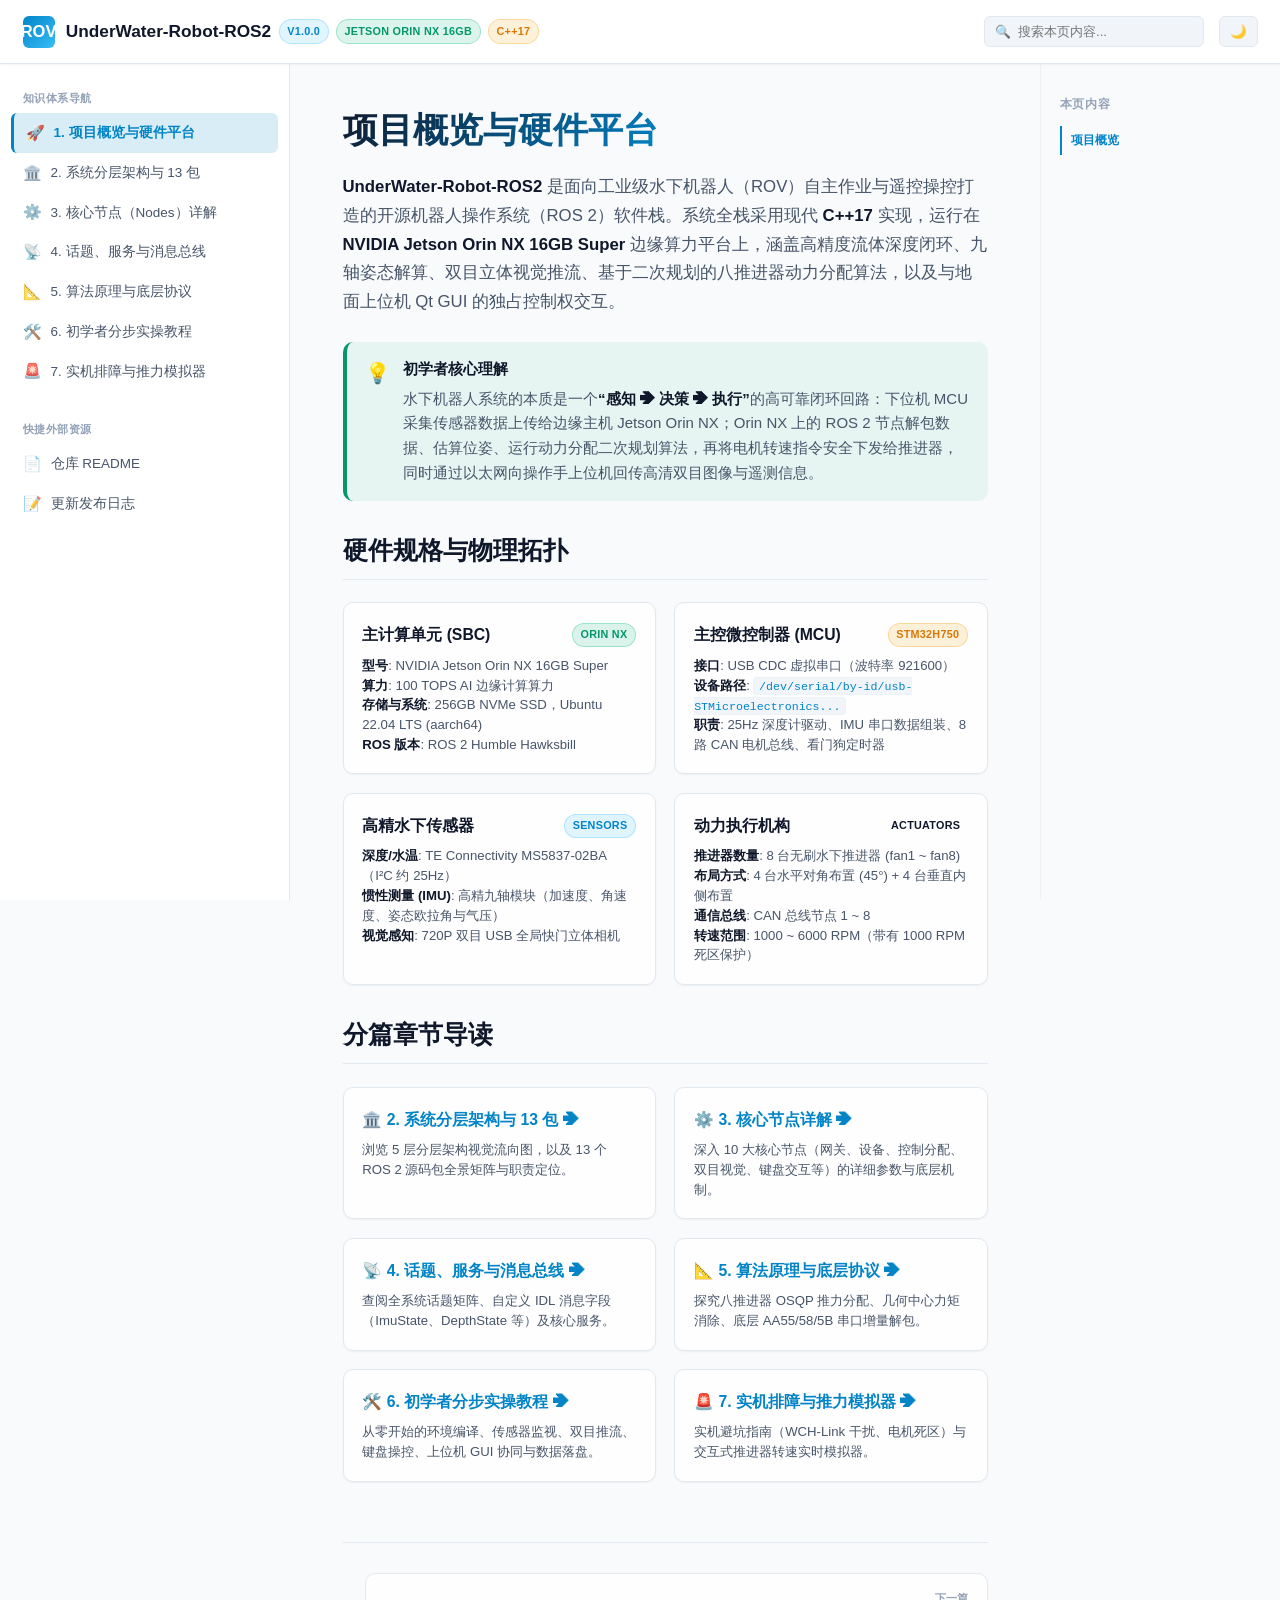
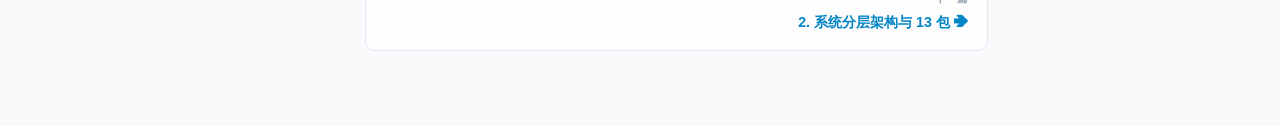
==== docs/web/index.html @ b41e9b19 "虚拟串口模式波特率无需配置" ====
<!DOCTYPE html>
<html lang="zh-CN" data-theme="dark">
<head>
  <meta charset="UTF-8">
  <meta name="viewport" content="width=device-width, initial-scale=1.0">
  <title>UnderWater-Robot-ROS2 水下机器人开发全景指南 | 概览与平台</title>
  <link rel="stylesheet" href="style.css">
</head>
<body>

  <!-- 顶部导航条 -->
  <header class="top-header">
    <div class="brand-section">
      <button class="menu-toggle" id="menuToggle" aria-label="切换菜单">☰</button>
      <div class="brand-logo">ROV</div>
      <div class="brand-title">
        <a href="index.html" style="color: inherit; text-decoration: none;">UnderWater-Robot-ROS2</a>
        <span class="badge badge-version">v1.0.0</span>
        <span class="badge badge-hardware">Jetson Orin NX 16GB</span>
        <span class="badge badge-cpp">C++17</span>
      </div>
    </div>
    
    <div class="header-actions">
      <div class="search-box">
        <span class="search-icon">🔍</span>
        <input type="text" id="searchInput" class="search-input" placeholder="搜索本页内容...">
      </div>
      <button class="theme-toggle" id="themeToggle" title="切换模式">☀️</button>
    </div>
  </header>

  <!-- 主体容器 -->
  <div class="app-container">
    
    <!-- 左侧侧边栏导航 (多页面跳转) -->
    <nav class="sidebar" id="sidebar">
      <div class="nav-group">
        <div class="nav-group-title">知识体系导航</div>
        <a href="index.html" class="nav-item active"><span class="nav-item-icon">🚀</span> 1. 项目概览与硬件平台</a>
        <a href="architecture.html" class="nav-item"><span class="nav-item-icon">🏛️</span> 2. 系统分层架构与 13 包</a>
        <a href="nodes.html" class="nav-item"><span class="nav-item-icon">⚙️</span> 3. 核心节点（Nodes）详解</a>
        <a href="interfaces.html" class="nav-item"><span class="nav-item-icon">📡</span> 4. 话题、服务与消息总线</a>
        <a href="algorithms.html" class="nav-item"><span class="nav-item-icon">📐</span> 5. 算法原理与底层协议</a>
        <a href="tutorials.html" class="nav-item"><span class="nav-item-icon">🛠️</span> 6. 初学者分步实操教程</a>
        <a href="troubleshooting.html" class="nav-item"><span class="nav-item-icon">🚨</span> 7. 实机排障与推力模拟器</a>
      </div>

      <div class="nav-group">
        <div class="nav-group-title">快捷外部资源</div>
        <a href="../README.md" class="nav-item"><span class="nav-item-icon">📄</span> 仓库 README</a>
        <a href="../CHANGELOG.md" class="nav-item"><span class="nav-item-icon">📝</span> 更新发布日志</a>
      </div>
    </nav>

    <!-- 中间主体内容区 -->
    <main class="main-content">
      
      <!-- 项目概览 -->
      <section id="overview" class="doc-section">
        <h1 class="doc-title">项目概览与硬件平台</h1>
        <p class="lead-p">
          <strong>UnderWater-Robot-ROS2</strong> 是面向工业级水下机器人（ROV）自主作业与遥控操控打造的开源机器人操作系统（ROS 2）软件栈。系统全栈采用现代 <strong>C++17</strong> 实现，运行在 <strong>NVIDIA Jetson Orin NX 16GB Super</strong> 边缘算力平台上，涵盖高精度流体深度闭环、九轴姿态解算、双目立体视觉推流、基于二次规划的八推进器动力分配算法，以及与地面上位机 Qt GUI 的独占控制权交互。
        </p>

        <div class="callout tip">
          <div class="callout-icon">💡</div>
          <div class="callout-content">
            <div class="callout-title">初学者核心理解</div>
            <p>
              水下机器人系统的本质是一个<strong>“感知 ➔ 决策 ➔ 执行”</strong>的高可靠闭环回路：下位机 MCU 采集传感器数据上传给边缘主机 Jetson Orin NX；Orin NX 上的 ROS 2 节点解包数据、估算位姿、运行动力分配二次规划算法，再将电机转速指令安全下发给推进器，同时通过以太网向操作手上位机回传高清双目图像与遥测信息。
            </p>
          </div>
        </div>

        <h2>硬件规格与物理拓扑</h2>
        <div class="card-grid">
          <div class="card">
            <div class="card-title">主计算单元 (SBC) <span class="badge badge-hardware">Orin NX</span></div>
            <div class="card-desc">
              <strong>型号</strong>: NVIDIA Jetson Orin NX 16GB Super<br>
              <strong>算力</strong>: 100 TOPS AI 边缘计算算力<br>
              <strong>存储与系统</strong>: 256GB NVMe SSD，Ubuntu 22.04 LTS (aarch64)<br>
              <strong>ROS 版本</strong>: ROS 2 Humble Hawksbill
            </div>
          </div>
          <div class="card">
            <div class="card-title">主控微控制器 (MCU) <span class="badge badge-cpp">STM32H750</span></div>
            <div class="card-desc">
              <strong>接口</strong>: USB CDC 虚拟串口（波特率 921600）<br>
              <strong>设备路径</strong>: <code>/dev/serial/by-id/usb-STMicroelectronics...</code><br>
              <strong>职责</strong>: 25Hz 深度计驱动、IMU 串口数据组装、8 路 CAN 电机总线、看门狗定时器
            </div>
          </div>
          <div class="card">
            <div class="card-title">高精水下传感器 <span class="badge badge-version">Sensors</span></div>
            <div class="card-desc">
              <strong>深度/水温</strong>: TE Connectivity MS5837-02BA（I²C 约 25Hz）<br>
              <strong>惯性测量 (IMU)</strong>: 高精九轴模块（加速度、角速度、姿态欧拉角与气压）<br>
              <strong>视觉感知</strong>: 720P 双目 USB 全局快门立体相机
            </div>
          </div>
          <div class="card">
            <div class="card-title">动力执行机构 <span class="badge badge-warning">Actuators</span></div>
            <div class="card-desc">
              <strong>推进器数量</strong>: 8 台无刷水下推进器 (fan1 ~ fan8)<br>
              <strong>布局方式</strong>: 4 台水平对角布置 (45°) + 4 台垂直内侧布置<br>
              <strong>通信总线</strong>: CAN 总线节点 1 ~ 8<br>
              <strong>转速范围</strong>: 1000 ~ 6000 RPM（带有 1000 RPM 死区保护）
            </div>
          </div>
        </div>

        <h2>分篇章节导读</h2>
        <div class="card-grid">
          <a href="architecture.html" class="card" style="text-decoration: none;">
            <div class="card-title">🏛️ 2. 系统分层架构与 13 包 ➔</div>
            <div class="card-desc">浏览 5 层分层架构视觉流向图，以及 13 个 ROS 2 源码包全景矩阵与职责定位。</div>
          </a>
          <a href="nodes.html" class="card" style="text-decoration: none;">
            <div class="card-title">⚙️ 3. 核心节点详解 ➔</div>
            <div class="card-desc">深入 10 大核心节点（网关、设备、控制分配、双目视觉、键盘交互等）的详细参数与底层机制。</div>
          </a>
          <a href="interfaces.html" class="card" style="text-decoration: none;">
            <div class="card-title">📡 4. 话题、服务与消息总线 ➔</div>
            <div class="card-desc">查阅全系统话题矩阵、自定义 IDL 消息字段（ImuState、DepthState 等）及核心服务。</div>
          </a>
          <a href="algorithms.html" class="card" style="text-decoration: none;">
            <div class="card-title">📐 5. 算法原理与底层协议 ➔</div>
            <div class="card-desc">探究八推进器 OSQP 推力分配、几何中心力矩消除、底层 AA55/58/5B 串口增量解包。</div>
          </a>
          <a href="tutorials.html" class="card" style="text-decoration: none;">
            <div class="card-title">🛠️ 6. 初学者分步实操教程 ➔</div>
            <div class="card-desc">从零开始的环境编译、传感器监视、双目推流、键盘操控、上位机 GUI 协同与数据落盘。</div>
          </a>
          <a href="troubleshooting.html" class="card" style="text-decoration: none;">
            <div class="card-title">🚨 7. 实机排障与推力模拟器 ➔</div>
            <div class="card-desc">实机避坑指南（WCH-Link 干扰、电机死区）与交互式推进器转速实时模拟器。</div>
          </a>
        </div>
      </section>

      <!-- 页面翻页器 -->
      <div class="page-nav">
        <div></div>
        <a href="architecture.html" class="page-nav-card next">
          <span class="page-nav-label">下一篇</span>
          <span class="page-nav-title">2. 系统分层架构与 13 包 ➔</span>
        </a>
      </div>

    </main>

    <!-- 右侧页面目录（TOC） -->
    <aside class="toc-panel">
      <div class="toc-title">本页内容</div>
      <a href="#overview" class="toc-link active">项目概览</a>
    </aside>

  </div>

  <script src="app.js"></script>
</body>
</html>
---- docs/web/style.css ----
:root {
  --bg-primary: #0b0f19;
  --bg-secondary: #111827;
  --bg-tertiary: #1f2937;
  --bg-card: rgba(17, 24, 39, 0.75);
  --border-color: #374151;
  --border-subtle: #1f2937;
  --text-primary: #f3f4f6;
  --text-secondary: #9ca3af;
  --text-muted: #6b7280;
  --accent-color: #38bdf8;
  --accent-glow: rgba(56, 189, 248, 0.2);
  --accent-hover: #0284c7;
  --success-color: #10b981;
  --warning-color: #f59e0b;
  --danger-color: #ef4444;
  --code-bg: #090d16;
  --code-text: #f1f5f9;
  --code-border: #1f2937;
  --code-comment: #94a3b8;
  --sidebar-width: 290px;
  --toc-width: 240px;
  --header-height: 64px;
  --radius-sm: 6px;
  --radius-md: 10px;
  --radius-lg: 16px;
  --shadow-sm: 0 1px 2px 0 rgba(0, 0, 0, 0.05);
  --shadow-md: 0 4px 6px -1px rgba(0, 0, 0, 0.3), 0 2px 4px -2px rgba(0, 0, 0, 0.2);
  --shadow-lg: 0 10px 15px -3px rgba(0, 0, 0, 0.4), 0 4px 6px -4px rgba(0, 0, 0, 0.2);
  --font-sans: -apple-system, BlinkMacSystemFont, "Segoe UI", Roboto, "PingFang SC", "Hiragino Sans GB", "Microsoft YaHei", sans-serif;
  --font-mono: ui-monospace, SFMono-Regular, Menlo, Monaco, Consolas, "Liberation Mono", "Courier New", monospace;
}

[data-theme="light"] {
  --bg-primary: #f8fafc;
  --bg-secondary: #ffffff;
  --bg-tertiary: #f1f5f9;
  --bg-card: rgba(255, 255, 255, 0.85);
  --border-color: #e2e8f0;
  --border-subtle: #edf2f7;
  --text-primary: #0f172a;
  --text-secondary: #475569;
  --text-muted: #94a3b8;
  --accent-color: #0284c7;
  --accent-glow: rgba(2, 132, 199, 0.15);
  --accent-hover: #0369a1;
  --success-color: #059669;
  --warning-color: #d97706;
  --danger-color: #dc2626;
  --code-bg: #0f172a;
  --code-text: #f8fafc;
  --code-border: #334155;
  --code-comment: #94a3b8;
  --shadow-md: 0 4px 6px -1px rgba(0, 0, 0, 0.08);
  --shadow-lg: 0 10px 15px -3px rgba(0, 0, 0, 0.1);
}

* {
  box-sizing: border-box;
  margin: 0;
  padding: 0;
}

html {
  scroll-behavior: smooth;
  font-size: 15px;
}

body {
  font-family: var(--font-sans);
  background-color: var(--bg-primary);
  color: var(--text-primary);
  line-height: 1.65;
  -webkit-font-smoothing: antialiased;
  min-height: 100vh;
}

/* 顶部导航条 */
.top-header {
  position: fixed;
  top: 0;
  left: 0;
  right: 0;
  height: var(--header-height);
  background: var(--bg-secondary);
  backdrop-filter: blur(12px);
  border-bottom: 1px solid var(--border-color);
  display: flex;
  align-items: center;
  justify-content: space-between;
  padding: 0 1.5rem;
  z-index: 1000;
  box-shadow: var(--shadow-sm);
}

.brand-section {
  display: flex;
  align-items: center;
  gap: 0.75rem;
}

.brand-logo {
  width: 32px;
  height: 32px;
  background: linear-gradient(135deg, #0284c7, #38bdf8);
  border-radius: var(--radius-sm);
  display: flex;
  align-items: center;
  justify-content: center;
  color: white;
  font-weight: 700;
  font-size: 1.1rem;
}

.brand-title {
  font-size: 1.15rem;
  font-weight: 700;
  color: var(--text-primary);
  display: flex;
  align-items: center;
  gap: 0.5rem;
}

.badge {
  display: inline-flex;
  align-items: center;
  padding: 0.15rem 0.5rem;
  border-radius: 9999px;
  font-size: 0.72rem;
  font-weight: 600;
  text-transform: uppercase;
  letter-spacing: 0.025em;
}

.badge-version {
  background: rgba(56, 189, 248, 0.15);
  color: var(--accent-color);
  border: 1px solid rgba(56, 189, 248, 0.3);
}

.badge-hardware {
  background: rgba(16, 185, 129, 0.15);
  color: var(--success-color);
  border: 1px solid rgba(16, 185, 129, 0.3);
}

.badge-cpp {
  background: rgba(245, 158, 11, 0.15);
  color: var(--warning-color);
  border: 1px solid rgba(245, 158, 11, 0.3);
}

.header-actions {
  display: flex;
  align-items: center;
  gap: 1rem;
}

.search-box {
  position: relative;
  display: flex;
  align-items: center;
}

.search-input {
  background: var(--bg-tertiary);
  border: 1px solid var(--border-color);
  border-radius: var(--radius-sm);
  padding: 0.45rem 0.75rem 0.45rem 2.2rem;
  color: var(--text-primary);
  font-size: 0.88rem;
  width: 220px;
  transition: all 0.2s ease;
}

.search-input:focus {
  outline: none;
  width: 280px;
  border-color: var(--accent-color);
  box-shadow: 0 0 0 2px var(--accent-glow);
}

.search-icon {
  position: absolute;
  left: 0.75rem;
  color: var(--text-muted);
  font-size: 0.85rem;
}

.theme-toggle, .menu-toggle {
  background: var(--bg-tertiary);
  border: 1px solid var(--border-color);
  border-radius: var(--radius-sm);
  padding: 0.45rem 0.65rem;
  color: var(--text-secondary);
  cursor: pointer;
  display: flex;
  align-items: center;
  justify-content: center;
  transition: all 0.2s ease;
}

.theme-toggle:hover, .menu-toggle:hover {
  color: var(--text-primary);
  border-color: var(--accent-color);
}

.menu-toggle {
  display: none;
}

/* 主体容器布局 */
.app-container {
  display: flex;
  margin-top: var(--header-height);
  min-height: calc(100vh - var(--header-height));
}

/* 左侧侧边栏 */
.sidebar {
  width: var(--sidebar-width);
  background: var(--bg-secondary);
  border-right: 1px solid var(--border-color);
  position: fixed;
  top: var(--header-height);
  bottom: 0;
  left: 0;
  overflow-y: auto;
  padding: 1.25rem 0.75rem 2.5rem;
  z-index: 900;
  transition: transform 0.3s ease;
}

.nav-group {
  margin-bottom: 1.5rem;
}

.nav-group-title {
  font-size: 0.75rem;
  text-transform: uppercase;
  font-weight: 700;
  color: var(--text-muted);
  letter-spacing: 0.05em;
  padding: 0.4rem 0.75rem;
}

.nav-item {
  display: flex;
  align-items: center;
  gap: 0.6rem;
  padding: 0.5rem 0.75rem;
  color: var(--text-secondary);
  text-decoration: none;
  border-radius: var(--radius-sm);
  font-size: 0.9rem;
  transition: all 0.15s ease;
  cursor: pointer;
}

.nav-item:hover {
  color: var(--text-primary);
  background: var(--bg-tertiary);
}

.nav-item.active {
  color: var(--accent-color);
  background: var(--accent-glow);
  font-weight: 600;
  border-left: 3px solid var(--accent-color);
}

.nav-item-icon {
  font-size: 1rem;
  opacity: 0.8;
}

/* 中间主内容区 */
.main-content {
  flex: 1;
  margin-left: var(--sidebar-width);
  margin-right: var(--toc-width);
  padding: 2.5rem 3.5rem 5rem;
  max-width: 1050px;
}

/* 右侧页面目录（TOC） */
.toc-panel {
  width: var(--toc-width);
  position: fixed;
  top: var(--header-height);
  right: 0;
  bottom: 0;
  padding: 2rem 1.25rem;
  overflow-y: auto;
  border-left: 1px solid var(--border-subtle);
  font-size: 0.82rem;
}

.toc-title {
  font-weight: 700;
  color: var(--text-muted);
  text-transform: uppercase;
  letter-spacing: 0.05em;
  margin-bottom: 0.75rem;
}

.toc-link {
  display: block;
  color: var(--text-secondary);
  text-decoration: none;
  padding: 0.3rem 0;
  border-left: 2px solid transparent;
  padding-left: 0.6rem;
  transition: all 0.2s ease;
}

.toc-link:hover {
  color: var(--text-primary);
}

.toc-link.active {
  color: var(--accent-color);
  border-left-color: var(--accent-color);
  font-weight: 600;
}

/* 知识库正文样式 */
section.doc-section {
  margin-bottom: 4rem;
  scroll-margin-top: calc(var(--header-height) + 1.5rem);
}

h1.doc-title {
  font-size: 2.3rem;
  font-weight: 800;
  margin-bottom: 1rem;
  background: linear-gradient(135deg, #f3f4f6 0%, #38bdf8 100%);
  -webkit-background-clip: text;
  -webkit-text-fill-color: transparent;
  display: inline-block;
}

[data-theme="light"] h1.doc-title {
  background: linear-gradient(135deg, #0f172a 0%, #0284c7 100%);
  -webkit-background-clip: text;
  -webkit-text-fill-color: transparent;
}

.lead-p {
  font-size: 1.12rem;
  color: var(--text-secondary);
  margin-bottom: 1.75rem;
  line-height: 1.7;
}

h2 {
  font-size: 1.65rem;
  font-weight: 700;
  margin-top: 2rem;
  margin-bottom: 1rem;
  padding-bottom: 0.5rem;
  border-bottom: 1px solid var(--border-color);
  display: flex;
  align-items: center;
  gap: 0.5rem;
}

h3 {
  font-size: 1.25rem;
  font-weight: 600;
  margin-top: 1.5rem;
  margin-bottom: 0.75rem;
  color: var(--accent-color);
}

h4 {
  font-size: 1.05rem;
  font-weight: 600;
  margin-top: 1.2rem;
  margin-bottom: 0.5rem;
  color: var(--text-primary);
}

p, ul, ol {
  margin-bottom: 1rem;
  color: var(--text-secondary);
}

ul, ol {
  padding-left: 1.5rem;
}

li {
  margin-bottom: 0.35rem;
}

strong {
  color: var(--text-primary);
}

a {
  color: var(--accent-color);
  text-decoration: none;
}

a:hover {
  text-decoration: underline;
}

/* 卡片栅格系统 */
.card-grid {
  display: grid;
  grid-template-columns: repeat(auto-fill, minmax(280px, 1fr));
  gap: 1.25rem;
  margin: 1.5rem 0;
}

.card {
  background: var(--bg-card);
  border: 1px solid var(--border-color);
  border-radius: var(--radius-md);
  padding: 1.25rem;
  box-shadow: var(--shadow-sm);
  transition: all 0.2s ease;
}

.card:hover {
  transform: translateY(-2px);
  box-shadow: var(--shadow-md);
  border-color: var(--accent-color);
}

.card-title {
  font-size: 1.05rem;
  font-weight: 700;
  margin-bottom: 0.5rem;
  display: flex;
  align-items: center;
  justify-content: space-between;
}

.card-desc {
  font-size: 0.88rem;
  color: var(--text-secondary);
  line-height: 1.5;
}

/* 提示块 Callouts */
.callout {
  padding: 1rem 1.25rem;
  border-radius: var(--radius-md);
  margin: 1.5rem 0;
  border-left: 4px solid var(--accent-color);
  background: var(--bg-tertiary);
  display: flex;
  gap: 0.85rem;
}

.callout-icon {
  font-size: 1.35rem;
  flex-shrink: 0;
}

.callout-content {
  flex: 1;
}

.callout-content p:last-child {
  margin-bottom: 0;
}

.callout-title {
  font-weight: 700;
  margin-bottom: 0.3rem;
  color: var(--text-primary);
}

.callout.tip {
  border-left-color: var(--success-color);
  background: rgba(16, 185, 129, 0.08);
}
.callout.warning {
  border-left-color: var(--warning-color);
  background: rgba(245, 158, 11, 0.08);
}
.callout.danger {
  border-left-color: var(--danger-color);
  background: rgba(239, 68, 68, 0.08);
}
.callout.info {
  border-left-color: var(--accent-color);
  background: rgba(56, 189, 248, 0.08);
}

/* 表格美化 */
.table-container {
  overflow-x: auto;
  margin: 1.5rem 0;
  border: 1px solid var(--border-color);
  border-radius: var(--radius-md);
  box-shadow: var(--shadow-sm);
}

table {
  width: 100%;
  border-collapse: collapse;
  text-align: left;
  font-size: 0.88rem;
}

thead th {
  background: var(--bg-tertiary);
  color: var(--text-primary);
  font-weight: 600;
  padding: 0.75rem 1rem;
  border-bottom: 1px solid var(--border-color);
  white-space: nowrap;
}

tbody td {
  padding: 0.75rem 1rem;
  border-bottom: 1px solid var(--border-subtle);
  color: var(--text-secondary);
}

tbody tr:last-child td {
  border-bottom: none;
}

tbody tr:hover {
  background: rgba(255, 255, 255, 0.02);
}

/* 代码块 */
.code-wrapper {
  margin: 1.25rem 0;
  border-radius: var(--radius-md);
  background: var(--code-bg);
  border: 1px solid var(--border-color);
  overflow: hidden;
  box-shadow: var(--shadow-sm);
}

.code-header {
  display: flex;
  align-items: center;
  justify-content: space-between;
  padding: 0.45rem 1rem;
  background: rgba(255, 255, 255, 0.04);
  border-bottom: 1px solid rgba(255, 255, 255, 0.06);
  font-size: 0.78rem;
  color: var(--text-muted);
}

.code-lang {
  font-family: var(--font-mono);
  font-weight: 600;
  text-transform: uppercase;
}

.copy-btn {
  background: transparent;
  border: 1px solid rgba(255, 255, 255, 0.15);
  border-radius: var(--radius-sm);
  padding: 0.2rem 0.5rem;
  color: var(--text-secondary);
  font-size: 0.75rem;
  cursor: pointer;
  transition: all 0.2s ease;
}

.copy-btn:hover {
  color: var(--text-primary);
  background: rgba(255, 255, 255, 0.1);
}

.copy-btn.copied {
  color: var(--success-color);
  border-color: var(--success-color);
}

pre {
  padding: 1rem;
  overflow-x: auto;
  font-family: var(--font-mono);
  font-size: 0.85rem;
  line-height: 1.6;
  color: var(--code-text);
  background: var(--code-bg);
  border-radius: var(--radius-sm);
}

.card-desc pre {
  margin-top: 0.5rem;
  border: 1px solid var(--code-border);
  box-shadow: inset 0 1px 3px rgba(0, 0, 0, 0.2);
}

.code-comment {
  color: var(--code-comment);
}

.code-type {
  color: #38bdf8;
  font-weight: 600;
}

code {
  font-family: var(--font-mono);
  font-size: 0.88em;
  background: var(--bg-tertiary);
  padding: 0.15em 0.4em;
  border-radius: 4px;
  color: var(--accent-color);
  border: 1px solid var(--border-subtle);
}

pre code {
  background: transparent;
  padding: 0;
  color: inherit;
  border: none;
}

/* 流程图和拓扑容器（保留纯文本格式，防止自动折行错位） */
.diagram-box {
  background: var(--code-bg);
  border: 1px solid var(--border-color);
  border-radius: var(--radius-md);
  padding: 1.5rem;
  margin: 1.5rem 0;
  font-family: var(--font-mono);
  font-size: 0.82rem;
  line-height: 1.45;
  color: #38bdf8;
  overflow-x: auto;
  white-space: pre;
  word-break: normal;
  tab-size: 4;
  box-shadow: inset 0 2px 4px rgba(0,0,0,0.2);
}

/* 现代系统分层架构视图 */
.arch-container {
  display: flex;
  flex-direction: column;
  gap: 0.75rem;
  margin: 2rem 0;
}

.arch-layer {
  background: var(--bg-card);
  border: 1px solid var(--border-color);
  border-radius: var(--radius-md);
  padding: 1.25rem;
  box-shadow: var(--shadow-sm);
  position: relative;
  transition: all 0.2s ease;
}

.arch-layer:hover {
  border-color: var(--accent-color);
  box-shadow: var(--shadow-md);
}

.arch-layer-header {
  display: flex;
  align-items: center;
  justify-content: space-between;
  margin-bottom: 0.85rem;
  padding-bottom: 0.5rem;
  border-bottom: 1px solid var(--border-subtle);
}

.arch-layer-title {
  font-size: 1rem;
  font-weight: 700;
  display: flex;
  align-items: center;
  gap: 0.5rem;
  color: var(--text-primary);
}

.arch-layer-badge {
  font-size: 0.72rem;
  padding: 0.15rem 0.5rem;
  border-radius: 9999px;
  font-weight: 600;
  background: rgba(56, 189, 248, 0.12);
  color: var(--accent-color);
  border: 1px solid rgba(56, 189, 248, 0.25);
}

.arch-modules {
  display: grid;
  grid-template-columns: repeat(auto-fit, minmax(230px, 1fr));
  gap: 0.85rem;
}

.arch-module-card {
  background: var(--bg-tertiary);
  border: 1px solid var(--border-subtle);
  border-radius: var(--radius-sm);
  padding: 0.85rem;
}

.arch-module-name {
  font-weight: 700;
  font-size: 0.88rem;
  color: var(--accent-color);
  margin-bottom: 0.35rem;
  display: flex;
  align-items: center;
  gap: 0.35rem;
}

.arch-module-desc {
  font-size: 0.8rem;
  color: var(--text-secondary);
  line-height: 1.45;
}

.arch-connector {
  display: flex;
  align-items: center;
  justify-content: center;
  position: relative;
  padding: 0.25rem 0;
}

.arch-connector-line {
  display: flex;
  flex-wrap: wrap;
  align-items: center;
  justify-content: center;
  gap: 0.75rem;
  background: var(--bg-secondary);
  border: 1px dashed var(--border-color);
  border-radius: 9999px;
  padding: 0.35rem 1.25rem;
  font-size: 0.78rem;
  color: var(--text-muted);
  box-shadow: var(--shadow-sm);
}

.arch-channel-tag {
  color: var(--accent-color);
  font-family: var(--font-mono);
  font-weight: 600;
}

/* 时序交互流程图 */
.seq-container {
  display: flex;
  flex-direction: column;
  gap: 0.85rem;
  margin: 1.5rem 0;
}

.seq-step {
  display: flex;
  gap: 1rem;
  background: var(--bg-card);
  border: 1px solid var(--border-color);
  border-radius: var(--radius-md);
  padding: 1rem 1.25rem;
  align-items: flex-start;
}

.seq-num {
  width: 28px;
  height: 28px;
  background: var(--accent-color);
  color: #0b0f19;
  font-weight: 800;
  border-radius: 50%;
  display: flex;
  align-items: center;
  justify-content: center;
  flex-shrink: 0;
  font-size: 0.85rem;
}

.seq-content {
  flex: 1;
}

.seq-title {
  font-weight: 700;
  color: var(--text-primary);
  margin-bottom: 0.25rem;
  display: flex;
  align-items: center;
  gap: 0.5rem;
}

.seq-desc {
  font-size: 0.85rem;
  color: var(--text-secondary);
  line-height: 1.5;
}

/* 节点深度卡片样式 */
.node-detail-card {
  background: var(--bg-card);
  border: 1px solid var(--border-color);
  border-radius: var(--radius-md);
  padding: 1.5rem;
  margin: 1.75rem 0;
  box-shadow: var(--shadow-sm);
  transition: all 0.2s ease;
}

.node-detail-card:hover {
  border-color: var(--accent-color);
  box-shadow: var(--shadow-md);
}

.node-header-bar {
  display: flex;
  flex-wrap: wrap;
  align-items: center;
  justify-content: space-between;
  gap: 0.75rem;
  margin-bottom: 1rem;
  padding-bottom: 0.75rem;
  border-bottom: 1px solid var(--border-subtle);
}

.node-main-title {
  font-size: 1.25rem;
  font-weight: 700;
  color: var(--text-primary);
  display: flex;
  align-items: center;
  gap: 0.5rem;
  font-family: var(--font-mono);
}

.node-tags-group {
  display: flex;
  flex-wrap: wrap;
  gap: 0.5rem;
}

.node-summary-p {
  font-size: 0.92rem;
  color: var(--text-secondary);
  margin-bottom: 1rem;
  line-height: 1.6;
}

.node-sub-heading {
  font-size: 0.95rem;
  font-weight: 700;
  color: var(--accent-color);
  margin: 1rem 0 0.5rem;
  display: flex;
  align-items: center;
  gap: 0.4rem;
}

.param-table {
  width: 100%;
  margin: 0.5rem 0 1rem;
  font-size: 0.82rem;
}

.param-table th {
  background: var(--bg-tertiary);
  padding: 0.5rem 0.75rem;
}

.param-table td {
  padding: 0.5rem 0.75rem;
}

.highlight-box {
  background: rgba(56, 189, 248, 0.05);
  border-left: 3px solid var(--accent-color);
  padding: 0.75rem 1rem;
  border-radius: var(--radius-sm);
  margin: 0.75rem 0;
  font-size: 0.85rem;
  line-height: 1.55;
}

/* 页面翻页器样式 */
.page-nav {
  display: flex;
  justify-content: space-between;
  align-items: stretch;
  gap: 1.5rem;
  margin-top: 3.5rem;
  padding-top: 2rem;
  border-top: 1px solid var(--border-color);
}

.page-nav-card {
  display: flex;
  flex-direction: column;
  padding: 1rem 1.25rem;
  background: var(--bg-card);
  border: 1px solid var(--border-color);
  border-radius: var(--radius-md);
  text-decoration: none;
  transition: all 0.2s ease;
  flex: 1;
  min-width: 200px;
}

.page-nav-card:hover {
  border-color: var(--accent-color);
  transform: translateY(-2px);
  box-shadow: var(--shadow-sm);
  text-decoration: none;
}

.page-nav-card.prev {
  text-align: left;
}

.page-nav-card.next {
  text-align: right;
}

.page-nav-label {
  font-size: 0.75rem;
  color: var(--text-muted);
  text-transform: uppercase;
  font-weight: 700;
  margin-bottom: 0.25rem;
}

.page-nav-title {
  font-size: 0.95rem;
  font-weight: 700;
  color: var(--accent-color);
  display: flex;
  align-items: center;
  gap: 0.35rem;
}

.page-nav-card.next .page-nav-title {
  justify-content: flex-end;
}

/* 交互小工具 */
.interactive-tool {
  background: var(--bg-secondary);
  border: 1px solid var(--border-color);
  border-radius: var(--radius-md);
  padding: 1.5rem;
  margin: 1.5rem 0;
}

.slider-group {
  margin-bottom: 1rem;
}

.slider-header {
  display: flex;
  justify-content: space-between;
  font-size: 0.85rem;
  margin-bottom: 0.35rem;
  color: var(--text-secondary);
}

input[type="range"] {
  width: 100%;
  accent-color: var(--accent-color);
}

/* 步骤时间轴 */
.timeline {
  position: relative;
  padding-left: 2rem;
  margin: 1.5rem 0;
}

.timeline::before {
  content: '';
  position: absolute;
  left: 7px;
  top: 6px;
  bottom: 6px;
  width: 2px;
  background: var(--border-color);
}

.timeline-item {
  position: relative;
  margin-bottom: 1.75rem;
}

.timeline-point {
  position: absolute;
  left: -2rem;
  top: 4px;
  width: 16px;
  height: 16px;
  border-radius: 50%;
  background: var(--accent-color);
  border: 3px solid var(--bg-secondary);
}

.timeline-title {
  font-weight: 700;
  font-size: 1.05rem;
  color: var(--text-primary);
  margin-bottom: 0.3rem;
}

/* 移动端与自适应 */
@media (max-width: 1180px) {
  .toc-panel {
    display: none;
  }
  .main-content {
    margin-right: 0;
    padding: 2.5rem 2rem 5rem;
  }
}

@media (max-width: 860px) {
  .menu-toggle {
    display: flex;
  }
  .sidebar {
    transform: translateX(-100%);
  }
  .sidebar.open {
    transform: translateX(0);
    box-shadow: var(--shadow-lg);
  }
  .main-content {
    margin-left: 0;
    padding: 1.5rem 1rem 4rem;
  }
  .search-input {
    width: 150px;
  }
  .search-input:focus {
    width: 180px;
  }
}
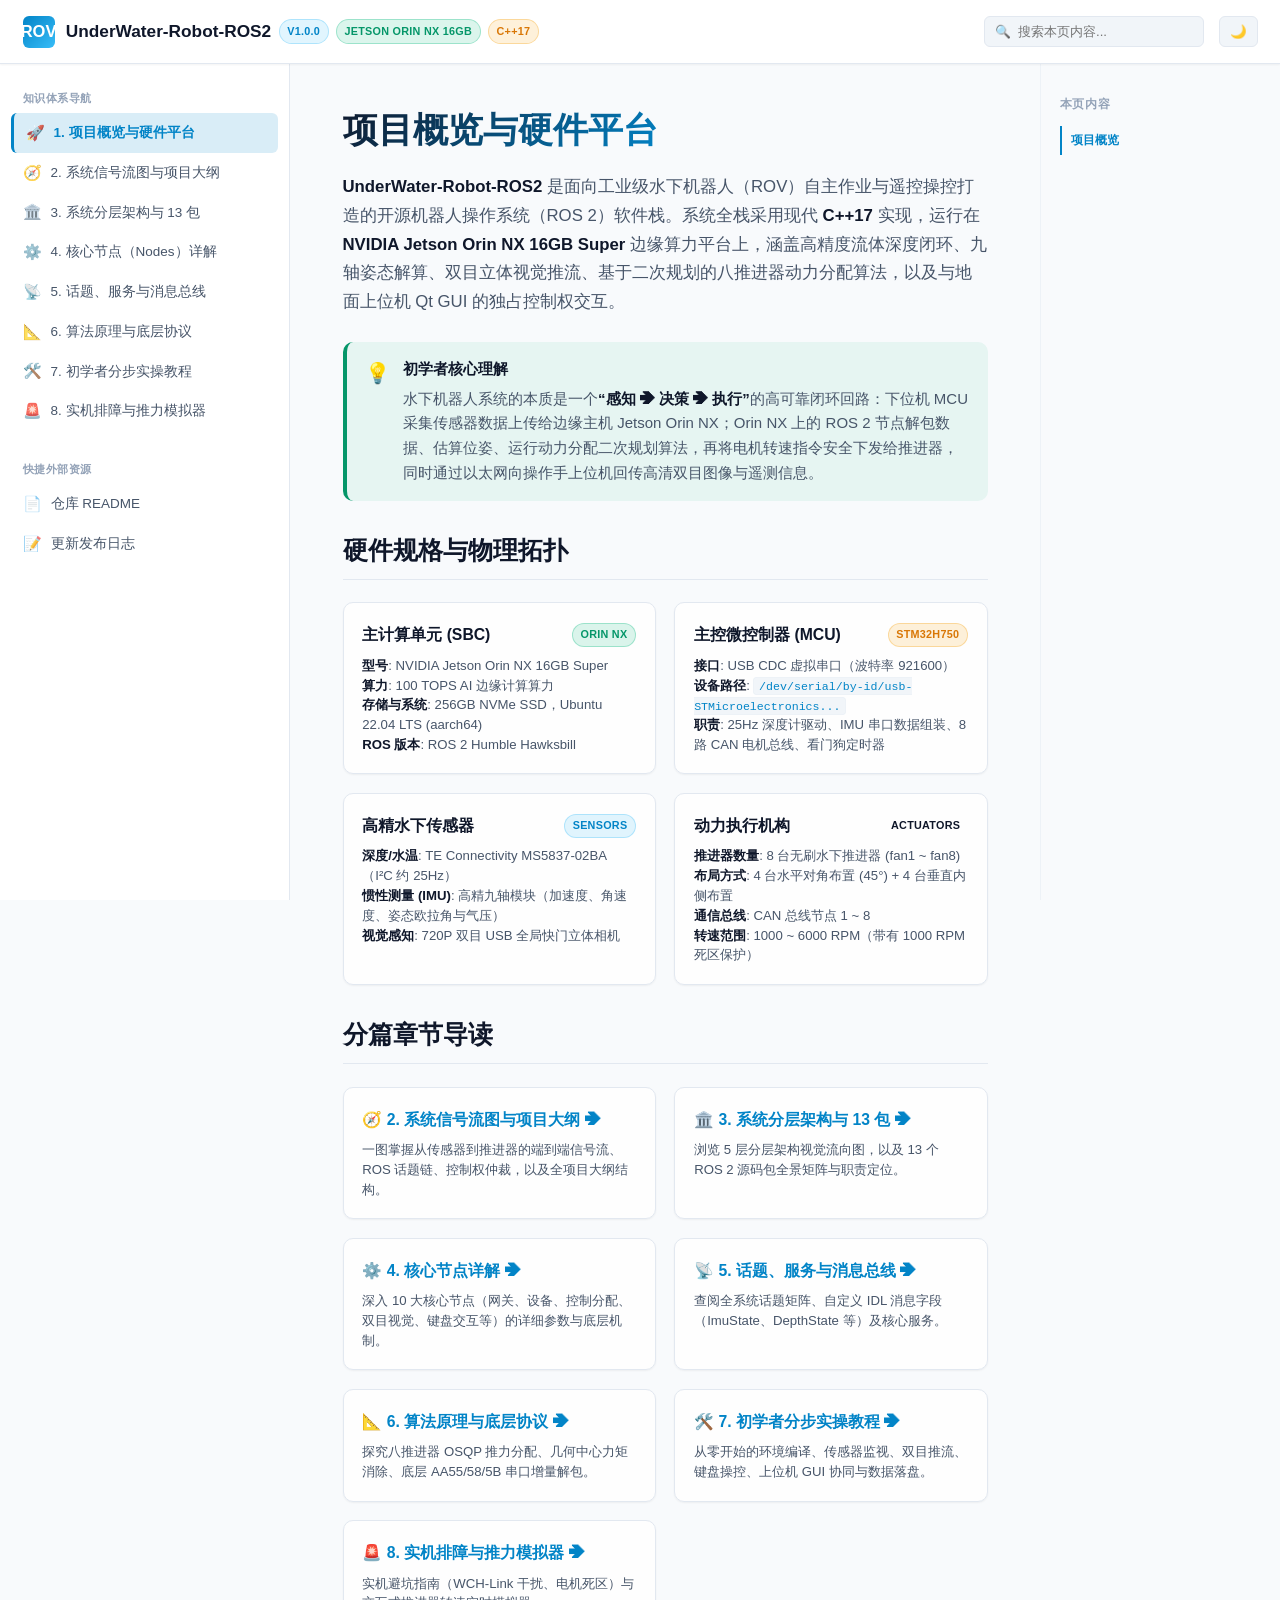
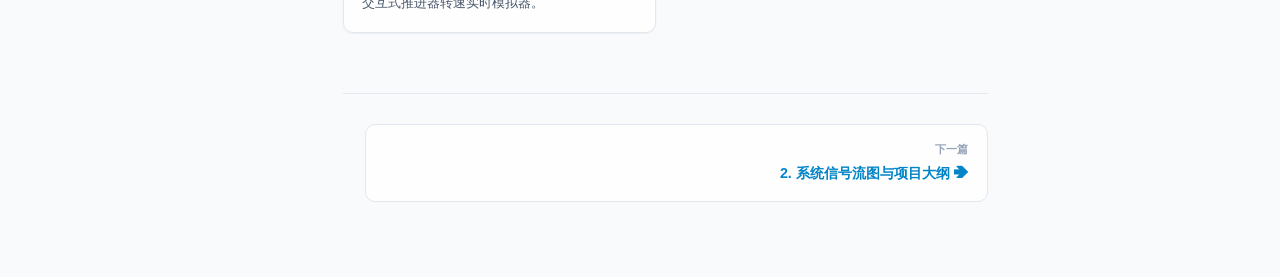
==== commit 336a2d88: "文档：doc 迁入 docs/web，新增系统信号流图页与 Markdown 在线阅读器 将网页文档目录 doc/ 迁入 docs/web/ 与 Markdown 文档统一管理；新增 signal-f" ====
--- a/docs/web/index.html
+++ b/docs/web/index.html
@@ -38,18 +38,19 @@
       <div class="nav-group">
         <div class="nav-group-title">知识体系导航</div>
         <a href="index.html" class="nav-item active"><span class="nav-item-icon">🚀</span> 1. 项目概览与硬件平台</a>
-        <a href="architecture.html" class="nav-item"><span class="nav-item-icon">🏛️</span> 2. 系统分层架构与 13 包</a>
-        <a href="nodes.html" class="nav-item"><span class="nav-item-icon">⚙️</span> 3. 核心节点（Nodes）详解</a>
-        <a href="interfaces.html" class="nav-item"><span class="nav-item-icon">📡</span> 4. 话题、服务与消息总线</a>
-        <a href="algorithms.html" class="nav-item"><span class="nav-item-icon">📐</span> 5. 算法原理与底层协议</a>
-        <a href="tutorials.html" class="nav-item"><span class="nav-item-icon">🛠️</span> 6. 初学者分步实操教程</a>
-        <a href="troubleshooting.html" class="nav-item"><span class="nav-item-icon">🚨</span> 7. 实机排障与推力模拟器</a>
+        <a href="signal-flow.html" class="nav-item"><span class="nav-item-icon">🧭</span> 2. 系统信号流图与项目大纲</a>
+        <a href="architecture.html" class="nav-item"><span class="nav-item-icon">🏛️</span> 3. 系统分层架构与 13 包</a>
+        <a href="nodes.html" class="nav-item"><span class="nav-item-icon">⚙️</span> 4. 核心节点（Nodes）详解</a>
+        <a href="interfaces.html" class="nav-item"><span class="nav-item-icon">📡</span> 5. 话题、服务与消息总线</a>
+        <a href="algorithms.html" class="nav-item"><span class="nav-item-icon">📐</span> 6. 算法原理与底层协议</a>
+        <a href="tutorials.html" class="nav-item"><span class="nav-item-icon">🛠️</span> 7. 初学者分步实操教程</a>
+        <a href="troubleshooting.html" class="nav-item"><span class="nav-item-icon">🚨</span> 8. 实机排障与推力模拟器</a>
       </div>
 
       <div class="nav-group">
         <div class="nav-group-title">快捷外部资源</div>
-        <a href="../README.md" class="nav-item"><span class="nav-item-icon">📄</span> 仓库 README</a>
-        <a href="../CHANGELOG.md" class="nav-item"><span class="nav-item-icon">📝</span> 更新发布日志</a>
+        <a href="viewer.html?doc=README.md" class="nav-item"><span class="nav-item-icon">📄</span> 仓库 README</a>
+        <a href="viewer.html?doc=CHANGELOG.md" class="nav-item"><span class="nav-item-icon">📝</span> 更新发布日志</a>
       </div>
     </nav>
 
@@ -113,43 +114,45 @@
 
         <h2>分篇章节导读</h2>
         <div class="card-grid">
+          <a href="signal-flow.html" class="card" style="text-decoration: none;">
+            <div class="card-title">🧭 2. 系统信号流图与项目大纲 ➔</div>
+            <div class="card-desc">一图掌握从传感器到推进器的端到端信号流、ROS 话题链、控制权仲裁，以及全项目大纲结构。</div>
+          </a>
           <a href="architecture.html" class="card" style="text-decoration: none;">
-            <div class="card-title">🏛️ 2. 系统分层架构与 13 包 ➔</div>
+            <div class="card-title">🏛️ 3. 系统分层架构与 13 包 ➔</div>
             <div class="card-desc">浏览 5 层分层架构视觉流向图，以及 13 个 ROS 2 源码包全景矩阵与职责定位。</div>
           </a>
           <a href="nodes.html" class="card" style="text-decoration: none;">
-            <div class="card-title">⚙️ 3. 核心节点详解 ➔</div>
+            <div class="card-title">⚙️ 4. 核心节点详解 ➔</div>
             <div class="card-desc">深入 10 大核心节点（网关、设备、控制分配、双目视觉、键盘交互等）的详细参数与底层机制。</div>
           </a>
           <a href="interfaces.html" class="card" style="text-decoration: none;">
-            <div class="card-title">📡 4. 话题、服务与消息总线 ➔</div>
+            <div class="card-title">📡 5. 话题、服务与消息总线 ➔</div>
             <div class="card-desc">查阅全系统话题矩阵、自定义 IDL 消息字段（ImuState、DepthState 等）及核心服务。</div>
           </a>
           <a href="algorithms.html" class="card" style="text-decoration: none;">
-            <div class="card-title">📐 5. 算法原理与底层协议 ➔</div>
+            <div class="card-title">📐 6. 算法原理与底层协议 ➔</div>
             <div class="card-desc">探究八推进器 OSQP 推力分配、几何中心力矩消除、底层 AA55/58/5B 串口增量解包。</div>
           </a>
           <a href="tutorials.html" class="card" style="text-decoration: none;">
-            <div class="card-title">🛠️ 6. 初学者分步实操教程 ➔</div>
+            <div class="card-title">🛠️ 7. 初学者分步实操教程 ➔</div>
             <div class="card-desc">从零开始的环境编译、传感器监视、双目推流、键盘操控、上位机 GUI 协同与数据落盘。</div>
           </a>
           <a href="troubleshooting.html" class="card" style="text-decoration: none;">
-            <div class="card-title">🚨 7. 实机排障与推力模拟器 ➔</div>
+            <div class="card-title">🚨 8. 实机排障与推力模拟器 ➔</div>
             <div class="card-desc">实机避坑指南（WCH-Link 干扰、电机死区）与交互式推进器转速实时模拟器。</div>
           </a>
         </div>
       </section>
 
       <!-- 页面翻页器 -->
-      <div class="page-nav">
+            <div class="page-nav">
         <div></div>
-        <a href="architecture.html" class="page-nav-card next">
+        <a href="signal-flow.html" class="page-nav-card next">
           <span class="page-nav-label">下一篇</span>
-          <span class="page-nav-title">2. 系统分层架构与 13 包 ➔</span>
+          <span class="page-nav-title">2. 系统信号流图与项目大纲 ➔</span>
         </a>
       </div>
-
-    </main>
 
     <!-- 右侧页面目录（TOC） -->
     <aside class="toc-panel">
--- a/docs/web/style.css
+++ b/docs/web/style.css
@@ -1044,3 +1044,392 @@
     width: 180px;
   }
 }
+
+
+/* ===== 项目大纲树 (Project Outline Tree) ===== */
+.outline-grid {
+  display: grid;
+  grid-template-columns: repeat(auto-fit, minmax(320px, 1fr));
+  gap: 1.25rem;
+  margin: 1.5rem 0;
+}
+
+.outline-card {
+  background: var(--bg-card);
+  border: 1px solid var(--border-color);
+  border-radius: var(--radius-md);
+  padding: 1.25rem;
+  box-shadow: var(--shadow-sm);
+  transition: all 0.2s ease;
+}
+
+.outline-card:hover {
+  border-color: var(--accent-color);
+  box-shadow: var(--shadow-md);
+}
+
+.outline-card-header {
+  display: flex;
+  align-items: center;
+  justify-content: space-between;
+  gap: 0.5rem;
+  margin-bottom: 1rem;
+  padding-bottom: 0.6rem;
+  border-bottom: 1px solid var(--border-subtle);
+}
+
+.outline-card-title {
+  font-weight: 700;
+  font-size: 0.98rem;
+  color: var(--text-primary);
+  font-family: var(--font-mono);
+}
+
+.outline-card-badge {
+  font-size: 0.72rem;
+  padding: 0.15rem 0.55rem;
+  border-radius: 9999px;
+  font-weight: 600;
+  background: rgba(56, 189, 248, 0.12);
+  color: var(--accent-color);
+  border: 1px solid rgba(56, 189, 248, 0.25);
+  white-space: nowrap;
+}
+
+ul.outline-tree {
+  list-style: none;
+  padding-left: 0;
+  margin: 0;
+}
+
+ul.outline-tree > li {
+  position: relative;
+  padding: 0.55rem 0 0.55rem 1.1rem;
+  border-left: 2px solid var(--border-color);
+  margin-bottom: 0;
+}
+
+ul.outline-tree > li::before {
+  content: '';
+  position: absolute;
+  left: 0;
+  top: 1.05rem;
+  width: 0.7rem;
+  height: 2px;
+  background: var(--border-color);
+}
+
+ul.outline-tree > li:last-child {
+  border-left-color: transparent;
+}
+
+ul.outline-tree > li:last-child::after {
+  content: '';
+  position: absolute;
+  left: -2px;
+  top: 0;
+  width: 2px;
+  height: 1.05rem;
+  background: var(--border-color);
+}
+
+.ot-name {
+  display: inline-block;
+  font-family: var(--font-mono);
+  font-weight: 700;
+  font-size: 0.86rem;
+  color: var(--accent-color);
+  margin-bottom: 0.15rem;
+}
+
+.ot-desc {
+  display: block;
+  font-size: 0.8rem;
+  color: var(--text-secondary);
+  line-height: 1.5;
+}
+
+/* ===== 端到端信号流图 (Signal Flow) ===== */
+.flow-split {
+  display: grid;
+  grid-template-columns: minmax(0, 1.7fr) minmax(0, 1fr);
+  gap: 1.5rem;
+  margin: 1.75rem 0;
+  align-items: start;
+}
+
+.flow-pipeline {
+  display: flex;
+  flex-direction: column;
+  gap: 0.4rem;
+}
+
+.flow-node {
+  background: var(--bg-card);
+  border: 1px solid var(--border-color);
+  border-left: 4px solid var(--accent-color);
+  border-radius: var(--radius-md);
+  padding: 1rem 1.15rem;
+  box-shadow: var(--shadow-sm);
+  transition: all 0.2s ease;
+}
+
+.flow-node:hover {
+  transform: translateY(-1px);
+  box-shadow: var(--shadow-md);
+}
+
+.flow-node-head {
+  font-weight: 700;
+  font-size: 0.98rem;
+  color: var(--text-primary);
+  display: flex;
+  align-items: center;
+  gap: 0.4rem;
+}
+
+.flow-node-sub {
+  font-size: 0.83rem;
+  color: var(--text-secondary);
+  line-height: 1.55;
+  margin-top: 0.35rem;
+}
+
+.flow-signal {
+  margin-top: 0.6rem;
+  padding: 0.4rem 0.65rem;
+  border-radius: var(--radius-sm);
+  background: rgba(56, 189, 248, 0.07);
+  border: 1px dashed rgba(56, 189, 248, 0.3);
+  font-family: var(--font-mono);
+  font-size: 0.76rem;
+  color: var(--accent-color);
+  word-break: break-word;
+}
+
+.flow-pills {
+  display: flex;
+  flex-wrap: wrap;
+  gap: 0.5rem;
+  margin-top: 0.6rem;
+}
+
+.flow-pill {
+  font-size: 0.78rem;
+  padding: 0.25rem 0.65rem;
+  border-radius: 9999px;
+  background: var(--bg-tertiary);
+  border: 1px solid var(--border-subtle);
+  color: var(--text-secondary);
+}
+
+.flow-arrow {
+  position: relative;
+  text-align: center;
+  padding: 0.85rem 0.5rem;
+  color: var(--text-muted);
+}
+
+.flow-arrow::before {
+  content: '';
+  position: absolute;
+  left: 50%;
+  top: 0;
+  bottom: 0;
+  width: 2px;
+  transform: translateX(-50%);
+  background: linear-gradient(180deg, var(--border-color), var(--accent-color));
+}
+
+.flow-arrow::after {
+  content: '▼';
+  position: absolute;
+  left: 50%;
+  bottom: -0.35rem;
+  transform: translateX(-50%);
+  color: var(--accent-color);
+  font-size: 0.7rem;
+  background: var(--bg-primary);
+  padding: 0 0.2rem;
+}
+
+.flow-arrow-label {
+  position: relative;
+  z-index: 1;
+  display: inline-block;
+  background: var(--bg-secondary);
+  border: 1px dashed var(--border-color);
+  border-radius: 9999px;
+  padding: 0.2rem 0.85rem;
+  font-size: 0.75rem;
+  font-family: var(--font-mono);
+  color: var(--accent-color);
+  max-width: 92%;
+}
+
+.flow-arrow-feedback::before {
+  background: linear-gradient(0deg, var(--border-color), var(--success-color));
+}
+
+.flow-arrow-feedback::after {
+  content: '▲';
+  color: var(--success-color);
+  top: -0.35rem;
+  bottom: auto;
+}
+
+.flow-arrow-feedback .flow-arrow-label {
+  color: var(--success-color);
+  border-color: rgba(16, 185, 129, 0.35);
+}
+
+/* 阶段配色 */
+.kind-sensor   { border-left-color: #a78bfa; }
+.kind-mcu      { border-left-color: #f59e0b; }
+.kind-gateway  { border-left-color: #38bdf8; }
+.kind-device   { border-left-color: #34d399; }
+.kind-control  { border-left-color: #f472b6; }
+.kind-actuator { border-left-color: #ef4444; }
+
+.flow-sidepanel {
+  display: flex;
+  flex-direction: column;
+  gap: 0.75rem;
+  position: sticky;
+  top: calc(var(--header-height) + 1rem);
+}
+
+.flow-side-title {
+  font-weight: 700;
+  font-size: 0.9rem;
+  color: var(--text-primary);
+  padding-bottom: 0.4rem;
+  border-bottom: 1px solid var(--border-subtle);
+}
+
+.flow-side-card {
+  background: var(--bg-card);
+  border: 1px solid var(--border-color);
+  border-right: 4px solid var(--accent-color);
+  border-radius: var(--radius-md);
+  padding: 0.85rem 1rem;
+  box-shadow: var(--shadow-sm);
+  transition: all 0.2s ease;
+}
+
+.flow-side-card:hover {
+  border-color: var(--accent-color);
+  box-shadow: var(--shadow-md);
+}
+
+.flow-side-name {
+  font-weight: 700;
+  font-size: 0.88rem;
+  color: var(--accent-color);
+  margin-bottom: 0.3rem;
+}
+
+.flow-side-desc {
+  font-size: 0.8rem;
+  color: var(--text-secondary);
+  line-height: 1.5;
+}
+
+.kind-camera { border-right-color: #a78bfa; }
+.kind-tcp    { border-right-color: #38bdf8; }
+.kind-lease  { border-right-color: #f59e0b; }
+.kind-record { border-right-color: #34d399; }
+.kind-manual { border-right-color: #f472b6; }
+
+@media (max-width: 1024px) {
+  .flow-split {
+    grid-template-columns: 1fr;
+  }
+  .flow-sidepanel {
+    position: static;
+  }
+}
+
+
+/* ===== Markdown 阅读视图 (viewer.html) ===== */
+.md-meta {
+  display: flex;
+  align-items: center;
+  flex-wrap: wrap;
+  gap: 0.5rem;
+  font-size: 0.82rem;
+  color: var(--text-muted);
+  margin-bottom: 1.25rem;
+  padding-bottom: 0.75rem;
+  border-bottom: 1px dashed var(--border-color);
+}
+
+.md-meta-icon { font-size: 1rem; }
+
+.md-meta code {
+  font-size: 0.78rem;
+  color: var(--accent-color);
+}
+
+.md-body {
+  color: var(--text-secondary);
+}
+
+.md-body h1 {
+  font-size: 2rem;
+  font-weight: 800;
+  color: var(--text-primary);
+  margin: 0.5rem 0 1.25rem;
+  line-height: 1.3;
+}
+
+.md-body h1,
+.md-body h2,
+.md-body h3,
+.md-body h4,
+.md-body h5,
+.md-body h6 {
+  scroll-margin-top: calc(var(--header-height) + 1rem);
+}
+
+.md-body p { margin-bottom: 1rem; }
+
+.md-body img {
+  max-width: 100%;
+  height: auto;
+  border-radius: var(--radius-sm);
+  border: 1px solid var(--border-color);
+  margin: 0.5rem 0;
+}
+
+.md-body blockquote {
+  border-left: 4px solid var(--accent-color);
+  background: var(--bg-tertiary);
+  padding: 0.75rem 1.1rem;
+  border-radius: var(--radius-sm);
+  margin: 1.25rem 0;
+}
+
+.md-body blockquote p:last-child { margin-bottom: 0; }
+
+.md-body hr {
+  border: none;
+  border-top: 1px solid var(--border-color);
+  margin: 2rem 0;
+}
+
+.md-body pre { margin: 1.25rem 0; }
+.md-body .table-container { margin: 1.25rem 0; }
+.md-body li > ul, .md-body li > ol { margin-top: 0.35rem; margin-bottom: 0.35rem; }
+
+.toc-empty {
+  color: var(--text-muted);
+  font-size: 0.8rem;
+  padding: 0.3rem 0.6rem;
+}
+
+.toc-link.toc-sub {
+  padding-left: 1.15rem;
+  font-size: 0.78rem;
+  opacity: 0.85;
+}
